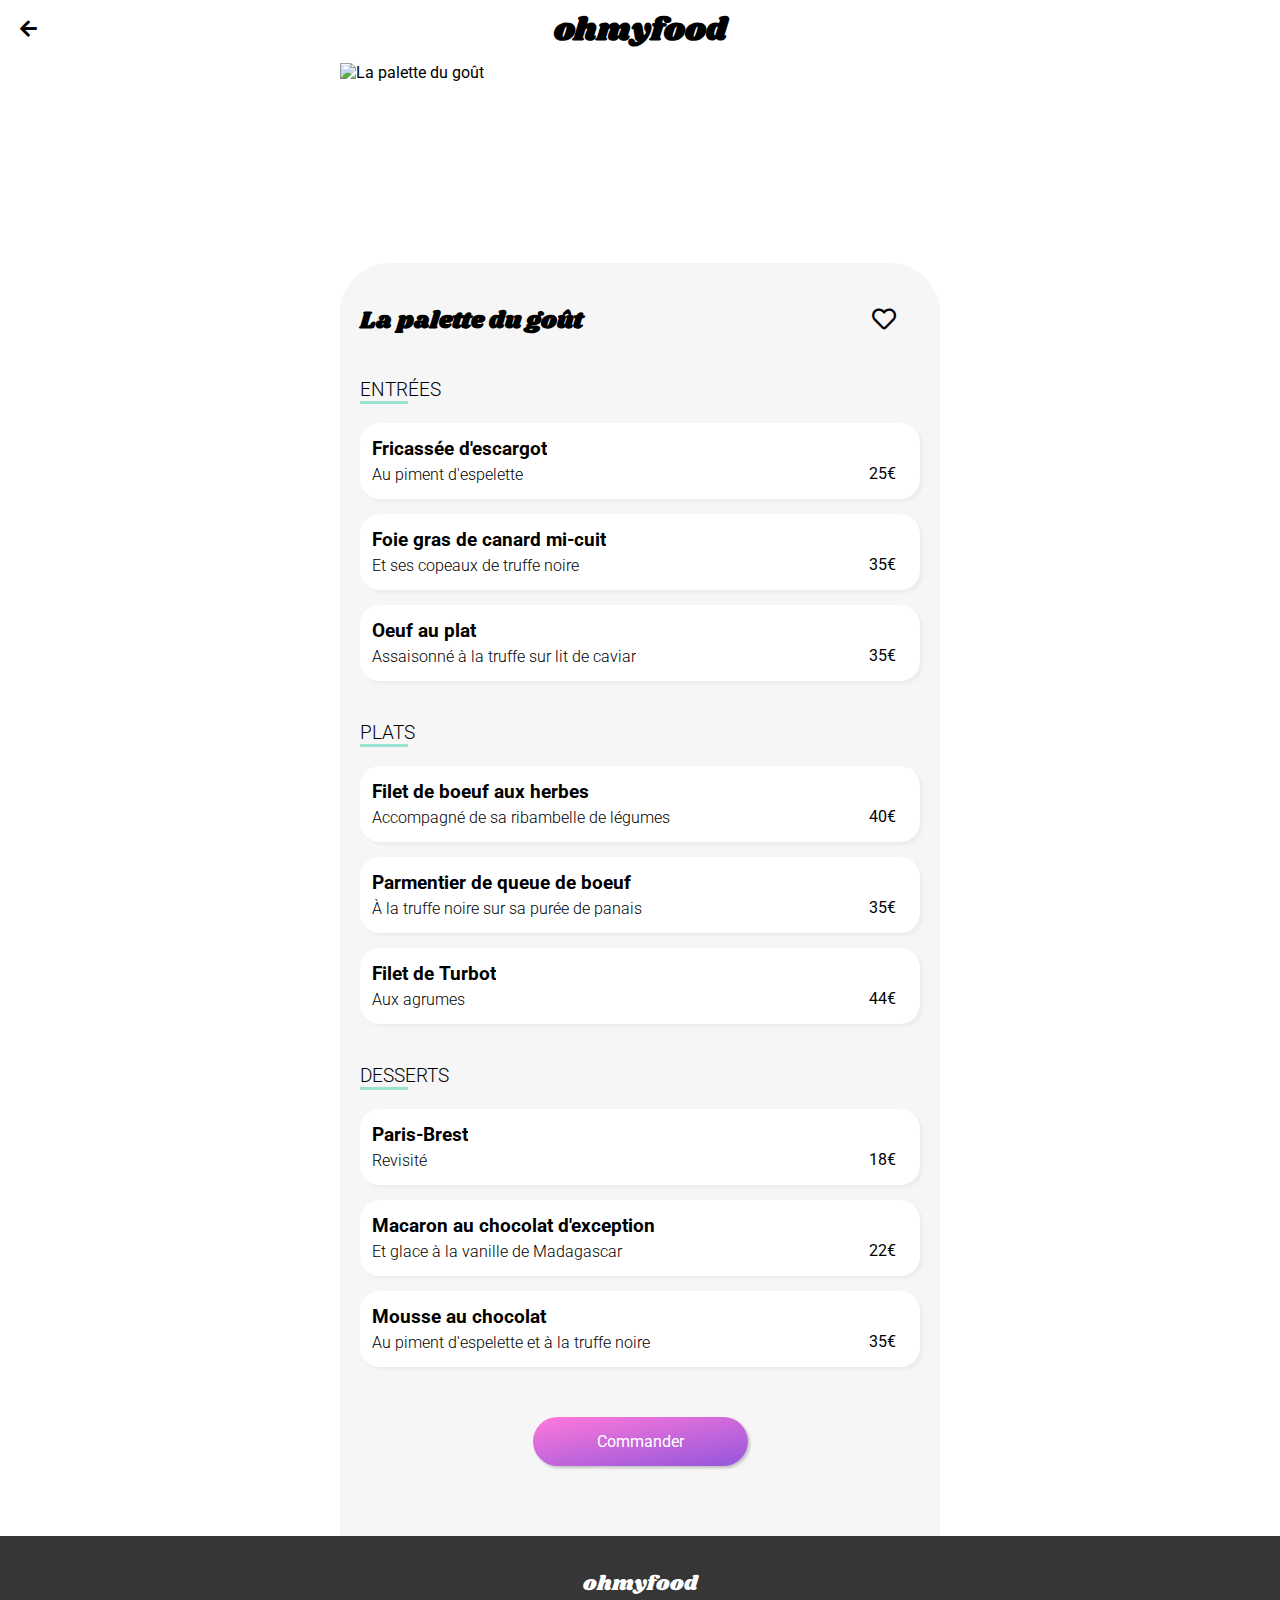
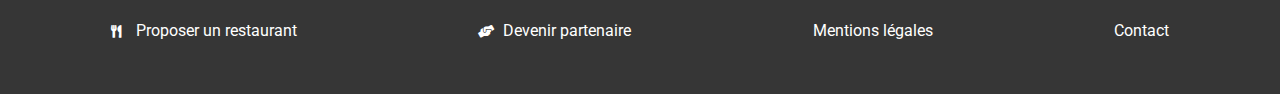
==== public/lapalettedugout.html @ e404284b "rolling check intégrés" ====
<!DOCTYPE html>
<html lang="fr">
    <head>
        <meta charset="utf-8" />
        <meta name="viewport" content="width=device-width, initial-scale=1">
      
        <link rel="stylesheet" href="./css/style.css"/> 
        
        <title>La palette du goût</title> 
    </head>

    <body>
        <header class="header">
            <a href="index.html">
                <i class="fas fa-arrow-left header__icon header_icon--flyover"></i>
            </a>
            <h1 class="header__title">ohmyfood</h1>
        </header>

        <main class="page">
            
            <div class="page__image">
                <img src="images/restaurants/jay-wennington-N_Y88TWmGwA-unsplash.jpg" alt="La palette du goût"/>
            </div>
            
            <div class="page__restaurant">
                <section class="name">
                    <h2 class="name__title">La palette du goût</h2>
                    <div class="name__heart">
                        <a href="#">
                            <i class="far fa-heart menu__icon menu__icon--flyover "></i>
                            <i class="fas fa-heart menu__icon-solid menu__icon-solid--flyover"></i>
                            <i class="far fa-heart menu__icon-contour menu__icon-contour--flyover"></i>
                        </a>
                    </div>
                </section>

                <section class="elements">
                    <div class="type"> 
                        <p class="type__title">ENTRÉES</p>  
                        
                        <div class="choice">
                            <div class="choice__load choice__load--1">
                                <div class="choice__container">
                                    <div class="choice__text">
                                        <h3 class="choice__title">Fricassée d'escargot</h3>
                                        <p class="choice__precision">Au piment d'espelette</p>
                                    </div>
                                    <div class="choice__price-check">
                                        <div class="choice__price">25€</div>
                                        <span class="choice__check choice__check--rollover">
                                            <i class="far fa-check-circle choice__icon choice__icon--rollover"></i>
                                        </span>
                                    </div>
                                </div>
                            </div>
                        </div>

                        <div class="choice">
                            <div class="choice__load choice__load--2">
                                <div class="choice__container">
                                    <div class="choice__text">
                                        <h3 class="choice__title">Foie gras de canard mi-cuit</h3>
                                        <p class="choice__precision">Et ses copeaux de truffe noire</p>
                                    </div>
                                    <div class="choice__price-check">
                                        <div class="choice__price">35€</div>
                                        <span class="choice__check choice__check--rollover">
                                            <i class="far fa-check-circle choice__icon choice__icon--rollover"></i>
                                        </span>
                                    </div>
                                </div>
                            </div>
                        </div>                       
                        
                        <div class="choice">
                            <div class="choice__load choice__load--3">
                                <div class="choice__container">
                                    <div class="choice__text">
                                        <h3 class="choice__title">Oeuf au plat</h3>
                                        <p class="choice__precision">Assaisonné à la truffe sur lit de caviar</p>
                                    </div>
                                    <div class="choice__price-check">
                                        <div class="choice__price">35€</div>
                                        <span class="choice__check choice__check--rollover">
                                            <i class="far fa-check-circle choice__icon choice__icon--rollover"></i>
                                        </span>
                                    </div>
                                </div>
                            </div>
                        </div> 
                    </div>



                </section>

                <section class="elements">
                    <div class="type"> 
                        <p class="type__title">PLATS</p>  
                        
                        <div class="choice">
                            <div class="choice__load choice__load--1">
                                <div class="choice__container">
                                    <div class="choice__text">
                                        <h3 class="choice__title">Filet de boeuf aux herbes</h3>
                                        <p class="choice__precision">Accompagné de sa ribambelle de légumes</p>
                                    </div>
                                    <div class="choice__price-check">
                                        <div class="choice__price">40€</div>
                                        <span class="choice__check choice__check--rollover">
                                            <i class="far fa-check-circle choice__icon choice__icon--rollover"></i>
                                        </span>
                                    </div>
                                </div>
                            </div>
                        </div>

                        <div class="choice">
                            <div class="choice__load choice__load--2">
                                <div class="choice__container">
                                    <div class="choice__text">
                                        <h3 class="choice__title">Parmentier de queue de boeuf</h3>
                                        <p class="choice__precision">À la truffe noire sur sa purée de panais</p>
                                    </div>
                                    <div class="choice__price-check">
                                        <div class="choice__price">35€</div>
                                        <span class="choice__check choice__check--rollover">
                                            <i class="far fa-check-circle choice__icon choice__icon--rollover"></i>
                                        </span>
                                    </div>
                                </div>
                            </div>
                        </div>                       
                        
                        <div class="choice">
                            <div class="choice__load choice__load--3">
                                <div class="choice__container">
                                    <div class="choice__text">
                                        <h3 class="choice__title">Filet de Turbot</h3>
                                        <p class="choice__precision">Aux agrumes</p>
                                    </div>
                                    <div class="choice__price-check">
                                        <div class="choice__price">44€</div>
                                        <span class="choice__check choice__check--rollover">
                                            <i class="far fa-check-circle choice__icon choice__icon--rollover"></i>
                                        </span>
                                    </div>
                                </div>
                            </div>
                        </div> 
                    </div>



                </section>

                <section class="elements">
                    <div class="type"> 
                        <p class="type__title">DESSERTS</p>  
                        
                        <div class="choice">
                            <div class="choice__load choice__load--1">
                                <div class="choice__container">
                                    <div class="choice__text">
                                        <h3 class="choice__title">Paris-Brest</h3>
                                        <p class="choice__precision">Revisité</p>
                                    </div>
                                    <div class="choice__price-check">
                                        <div class="choice__price">18€</div>
                                        <span class="choice__check choice__check--rollover">
                                            <i class="far fa-check-circle choice__icon choice__icon--rollover"></i>
                                        </span>
                                    </div>
                                </div>
                            </div>
                        </div>

                        <div class="choice">
                            <div class="choice__load choice__load--2">
                                <div class="choice__container">
                                    <div class="choice__text">
                                        <h3 class="choice__title">Macaron au chocolat d'exception</h3>
                                        <p class="choice__precision">Et glace à la vanille de Madagascar</p>
                                    </div>
                                    <div class="choice__price-check">
                                        <div class="choice__price">22€</div>
                                        <span class="choice__check choice__check--rollover">
                                            <i class="far fa-check-circle choice__icon choice__icon--rollover"></i>
                                        </span>
                                    </div>
                                </div>
                            </div>
                        </div>                       
                        
                        <div class="choice">
                            <div class="choice__load choice__load--3">
                                <div class="choice__container">
                                    <div class="choice__text">
                                        <h3 class="choice__title">Mousse au chocolat</h3>
                                        <p class="choice__precision">Au piment d'espelette et à la truffe noire</p>
                                    </div>
                                    <div class="choice__price-check">
                                        <div class="choice__price">35€</div>
                                        <span class="choice__check choice__check--rollover">
                                            <i class="far fa-check-circle choice__icon choice__icon--rollover"></i>
                                        </span>
                                    </div>
                                </div>
                            </div>
                        </div> 
                    </div>



                </section>

                <div class="page__button">
                    <a href="#">
                        <div class="page__gradient">Commander</div>                    
                    </a>
                </div>
            </div>


            
        </main>

        <footer class="footer">
            <h2 class="footer__title">ohmyfood</h2>
            <ul class="footer__list">
                <li class="footer__item"> <a href="#" class="footer__link"><i class="fas fa-utensils footer__icon"></i>Proposer un restaurant</a> </li>
                <li class="footer__item"> <a href="#" class="footer__link"><i class="fas fa-hands-helping footer__icon"></i>Devenir partenaire</a> </li>
                <li class="footer__item"> <a href="#" class="footer__link">Mentions légales</a> </li>
                <li class="footer__item"> <a href="#" class="footer__link">Contact</a> </li>
            </ul>                          
        </footer>
        
    </body>
</html>



<!-- <div class="choice__text">
    <h3 class="choice__title">Tartare de poulpe acidulé</h3>
    <p class="choice__precision">Aux zests d'orange</p>
</div>
<div class="choice__prix-1">25€</div> -->
---- public/css/style.css ----
@import "./vendors/normalize.css";
@import url("https://fonts.googleapis.com/css2?family=Shrikhand&display=swap");
@import url("https://fonts.googleapis.com/css2?family=Roboto:wght@500&display=swap");
@import url("https://fonts.googleapis.com/css2?family=Roboto:wght@300&display=swap");
@import url("https://cdnjs.cloudflare.com/ajax/libs/font-awesome/5.15.4/css/all.min.css");
body {
  max-width: 1920px;
  margin: 0px auto;
}

main {
  margin: 0px auto;
}
@media (max-width: 599px) {
  main {
    max-width: 100%;
  }
}

a {
  color: black;
  text-decoration: none;
}

* {
  font-family: Roboto, Arial, Helvetica, sans-serif;
}

.header {
  position: relative;
  margin: -22px 0px;
}
.header__icon {
  font-size: 120%;
  position: absolute;
  left: 20px;
  top: 20px;
}
.header__title {
  line-height: 200%;
  font-family: Shrikhand, Arial, Helvetica, sans-serif;
  text-align: center;
}

.footer {
  padding: 15px 20px 30px;
  background-color: #363636;
  color: white;
}
.footer__title {
  text-align: center;
  font-family: Shrikhand, Arial, Helvetica, sans-serif;
  font-size: 130%;
  font-weight: lighter;
  margin-bottom: 22px;
}
@media (max-width: 599px) {
  .footer__title {
    text-align: start;
  }
}
.footer__list {
  display: -webkit-box;
  display: -ms-flexbox;
  display: flex;
  -webkit-box-orient: horizontal;
  -webkit-box-direction: normal;
      -ms-flex-direction: row;
          flex-direction: row;
  -ms-flex-pack: distribute;
      justify-content: space-around;
  list-style-type: none;
  padding-left: 0px;
}
@media (max-width: 599px) {
  .footer__list {
    -webkit-box-orient: vertical;
    -webkit-box-direction: normal;
        -ms-flex-direction: column;
            flex-direction: column;
  }
}
.footer__item {
  margin-bottom: 8px;
}
.footer__link {
  color: white;
}
.footer__icon {
  font-size: 80%;
  width: 25px;
}

.banner__place {
  display: -webkit-box;
  display: -ms-flexbox;
  display: flex;
  -webkit-box-orient: horizontal;
  -webkit-box-direction: normal;
      -ms-flex-direction: row;
          flex-direction: row;
  -webkit-box-pack: center;
      -ms-flex-pack: center;
          justify-content: center;
  padding: 18px 0px;
  background-color: #ebebeb;
  -webkit-box-shadow: inset 0px 3px 3px #c2c2c2;
          box-shadow: inset 0px 3px 3px #c2c2c2;
}
.banner__icon {
  margin-right: 10px;
}

.presentation {
  text-align: center;
  display: -webkit-box;
  display: -ms-flexbox;
  display: flex;
  -webkit-box-orient: vertical;
  -webkit-box-direction: normal;
      -ms-flex-direction: column;
          flex-direction: column;
  -webkit-box-pack: center;
      -ms-flex-pack: center;
          justify-content: center;
  -webkit-box-align: center;
      -ms-flex-align: center;
          align-items: center;
  padding: 30px 0px;
  margin-bottom: 0px;
  background-color: whitesmoke;
}
@media screen and (max-width: 599px) {
  .presentation__title {
    padding: 0px 70px;
  }
}
.presentation__paragraph {
  margin: -6px auto -4px;
  font-weight: 300;
}
@media screen and (max-width: 599px) {
  .presentation__paragraph {
    padding: 0px 20px;
  }
}
.presentation__gradient {
  padding: 15px;
  margin: 40px auto;
  width: 185px;
  color: white;
  border-radius: 30px;
  background: linear-gradient(170deg, #FF79DA, #9356DC);
  -webkit-box-shadow: 2px 2px 3px #c2c2c2;
          box-shadow: 2px 2px 3px #c2c2c2;
  -webkit-transform: scale(1);
          transform: scale(1);
  -webkit-transition: -webkit-transform 400ms;
  transition: -webkit-transform 400ms;
  transition: transform 400ms;
  transition: transform 400ms, -webkit-transform 400ms;
}
.presentation__gradient:hover {
  -webkit-transform: scale(1.1);
          transform: scale(1.1);
  background: linear-gradient(170deg, #ff8de0, #9e67e0);
  -webkit-box-shadow: -1px -1px 6px #c2c2c2, 2px 2px 6px #c2c2c2;
          box-shadow: -1px -1px 6px #c2c2c2, 2px 2px 6px #c2c2c2;
}

.functioning {
  margin: 0px auto 70px;
  padding: 0px 20px;
}
.functioning__title {
  text-align: center;
  margin-bottom: 40px;
}
@media screen and (max-width: 599px) {
  .functioning__title {
    text-align: start;
  }
}
.functioning__button {
  display: -webkit-box;
  display: -ms-flexbox;
  display: flex;
  -webkit-box-align: center;
      -ms-flex-align: center;
          align-items: center;
  width: 305px;
  margin: 0px auto 30px;
  padding: 20px 0px;
  border-radius: 20px;
  background-color: whitesmoke;
  -webkit-box-shadow: -1px -1px 15px #ededed, 2px 2px 3px #ededed;
          box-shadow: -1px -1px 15px #ededed, 2px 2px 3px #ededed;
  -webkit-transform: scale(1);
          transform: scale(1);
  -webkit-transition: -webkit-transform 400ms;
  transition: -webkit-transform 400ms;
  transition: transform 400ms;
  transition: transform 400ms, -webkit-transform 400ms;
}
.functioning__button:hover {
  background-color: #f4ebff;
  -webkit-transform: scale(1.05);
          transform: scale(1.05);
}
.functioning__button:hover .functioning__icon--color {
  color: #9356DC;
}
.functioning__round {
  position: relative;
  left: -15px;
  font-size: 90%;
  width: 25px;
  height: 25px;
  border-radius: 100%;
  text-align: center;
  line-height: 25px;
  color: white;
  background-color: #9356DC;
  margin-right: 15px;
}
.functioning__icon {
  margin-right: 30px;
  color: #7d7d7d;
}

.list-menus {
  background-color: whitesmoke;
  padding: 30px 20px 40px;
}
.list-menus__title {
  text-align: center;
}
@media screen and (max-width: 599px) {
  .list-menus__title {
    text-align: start;
  }
}
.list-menus__card {
  display: -webkit-box;
  display: -ms-flexbox;
  display: flex;
  -webkit-box-orient: horizontal;
  -webkit-box-direction: normal;
      -ms-flex-direction: row;
          flex-direction: row;
  -ms-flex-wrap: wrap;
      flex-wrap: wrap;
  -webkit-box-pack: justify;
      -ms-flex-pack: justify;
          justify-content: space-between;
}

.menu {
  -webkit-box-flex: 23%;
      -ms-flex: 23%;
          flex: 23%;
  max-width: 23%;
  position: relative;
  margin-bottom: 20px;
  border-radius: 20px;
  -webkit-box-shadow: 3px 3px 3px #ededed;
          box-shadow: 3px 3px 3px #ededed;
  overflow: hidden;
}
@media screen and (max-width: 1200px) {
  .menu {
    text-align: start;
    -webkit-box-orient: horizontal;
    -webkit-box-direction: normal;
        -ms-flex-direction: row;
            flex-direction: row;
    -webkit-box-flex: 48%;
        -ms-flex: 48%;
            flex: 48%;
    max-width: 48%;
  }
}
@media screen and (max-width: 599px) {
  .menu {
    min-width: 100%;
  }
}
.menu__image {
  position: relative;
  height: 170px;
  overflow: hidden;
}
.menu__image img {
  position: absolute;
  bottom: 0px;
  max-width: 100%;
}
.menu:nth-child(2) img {
  bottom: -98px;
}
.menu__new {
  z-index: 2;
  position: absolute;
  top: 15px;
  right: 15px;
  text-align: center;
  padding: 6px 12px;
  border-radius: 3px;
  background-color: #99E2D0;
  color: #008564;
}
.menu__text {
  padding: 16px 0px 16px 10px;
  background-color: white;
}
.menu__title {
  margin: 0px auto;
}
.menu__paragraph {
  font-weight: lighter;
  margin: 2px auto 0px;
}
.menu__heart {
  position: absolute;
  right: 25px;
  bottom: 30px;
}
.menu__heart:hover .menu__icon-solid--flyover {
  -webkit-transform: scale(1);
          transform: scale(1);
}
.menu__heart:hover .menu__icon-contour--flyover {
  -webkit-transform: scale(1.02);
          transform: scale(1.02);
}
.menu__icon {
  font-size: 1.5rem;
}
.menu__icon-solid {
  position: absolute;
  left: 0px;
  bottom: 1px;
  font-size: 1.5rem;
  -webkit-background-clip: text;
          background-clip: text;
  color: transparent;
  background-image: linear-gradient(30deg, #FF79DA, #9356DC);
  -webkit-transform: scale(0);
          transform: scale(0);
  -webkit-transform-origin: bottom;
          transform-origin: bottom;
  -webkit-transition: -webkit-transform ease-in-out 1000ms;
  transition: -webkit-transform ease-in-out 1000ms;
  transition: transform ease-in-out 1000ms;
  transition: transform ease-in-out 1000ms, -webkit-transform ease-in-out 1000ms;
}
.menu__icon-contour {
  position: absolute;
  left: 0px;
  bottom: 1px;
  font-size: 1.5rem;
  -webkit-background-clip: text;
          background-clip: text;
  color: transparent;
  background-image: linear-gradient(30deg, #FF79DA, #9356DC);
  -webkit-transform: scale(0);
          transform: scale(0);
  -webkit-transform-origin: bottom;
          transform-origin: bottom;
  -webkit-transition: -webkit-transform ease-in-out 1000ms;
  transition: -webkit-transform ease-in-out 1000ms;
  transition: transform ease-in-out 1000ms;
  transition: transform ease-in-out 1000ms, -webkit-transform ease-in-out 1000ms;
}
.menu:nth-child(n+3):nth-child(-n+4) .menu__new {
  display: none;
}

.page {
  display: -webkit-box;
  display: -ms-flexbox;
  display: flex;
  -webkit-box-orient: vertical;
  -webkit-box-direction: normal;
      -ms-flex-direction: column;
          flex-direction: column;
  max-width: 600px;
}
.page__image {
  height: 200px;
}
.page__image img {
  max-width: 100%;
}
.page__restaurant {
  display: -webkit-box;
  display: -ms-flexbox;
  display: flex;
  -webkit-box-orient: vertical;
  -webkit-box-direction: normal;
      -ms-flex-direction: column;
          flex-direction: column;
  background-color: #f6f6f6;
  border-radius: 50px 50px 0px 0px;
}
.page__button {
  text-align: center;
  margin: 30px auto 70px;
}
.page__gradient {
  padding: 15px;
  width: 185px;
  color: white;
  border-radius: 30px;
  background: linear-gradient(170deg, #FF79DA, #9356DC);
  -webkit-box-shadow: 2px 2px 3px #c2c2c2;
          box-shadow: 2px 2px 3px #c2c2c2;
  -webkit-transform: scale(1);
          transform: scale(1);
  -webkit-transition: -webkit-transform 400ms;
  transition: -webkit-transform 400ms;
  transition: transform 400ms;
  transition: transform 400ms, -webkit-transform 400ms;
}
.page__gradient:hover {
  -webkit-transform: scale(1.1);
          transform: scale(1.1);
  background: linear-gradient(170deg, #ff8de0, #9e67e0);
  -webkit-box-shadow: -1px -1px 6px #c2c2c2, 2px 2px 6px #c2c2c2;
          box-shadow: -1px -1px 6px #c2c2c2, 2px 2px 6px #c2c2c2;
}

.name {
  display: -webkit-box;
  display: -ms-flexbox;
  display: flex;
  -webkit-box-pack: justify;
      -ms-flex-pack: justify;
          justify-content: space-between;
  position: relative;
  margin: 20px 20px 0px 20px;
}
.name__title {
  font-family: Shrikhand, Arial, Helvetica, sans-serif;
}
.name__heart {
  position: absolute;
  right: 24px;
  top: 24px;
}
.name__heart:hover .menu__icon-solid--flyover {
  -webkit-transform: scale(1);
          transform: scale(1);
}
.name__heart:hover .menu__icon-contour--flyover {
  -webkit-transform: scale(1.02);
          transform: scale(1.02);
}

.type {
  margin: 20px 20px 20px 20px;
}
.type__title {
  font-size: 120%;
  font-weight: 300;
  border-bottom: #99E2D0 solid 3px;
  width: 48px;
}

@-webkit-keyframes animation-choice {
  0% {
    -webkit-transform: translateY(20px);
            transform: translateY(20px);
    opacity: 0;
  }
  80% {
    -webkit-transform: translateY(0px);
            transform: translateY(0px);
  }
  100% {
    opacity: 1;
  }
}

@keyframes animation-choice {
  0% {
    -webkit-transform: translateY(20px);
            transform: translateY(20px);
    opacity: 0;
  }
  80% {
    -webkit-transform: translateY(0px);
            transform: translateY(0px);
  }
  100% {
    opacity: 1;
  }
}
.choice {
  cursor: pointer;
}
.choice__load {
  -webkit-animation: animation-choice ease-in-out 800ms backwards;
          animation: animation-choice ease-in-out 800ms backwards;
}
.choice__load--1 {
  -webkit-animation-delay: 400ms;
          animation-delay: 400ms;
}
.choice__load--2 {
  -webkit-animation-delay: 800ms;
          animation-delay: 800ms;
}
.choice__load--3 {
  -webkit-animation-delay: 1200ms;
          animation-delay: 1200ms;
}
.choice__load--4 {
  -webkit-animation-delay: 1600ms;
          animation-delay: 1600ms;
}
.choice__container {
  display: -webkit-box;
  display: -ms-flexbox;
  display: flex;
  -webkit-box-pack: justify;
      -ms-flex-pack: justify;
          justify-content: space-between;
  margin-bottom: 15px;
  border-radius: 20px;
  overflow: hidden;
  -webkit-box-shadow: 3px 3px 3px #ededed;
          box-shadow: 3px 3px 3px #ededed;
  background-color: white;
}
.choice__container:hover .choice__check--rollover {
  margin-right: 0rem;
}
.choice__container:hover .choice__icon--rollover {
  -webkit-transform: rotate(2turn);
          transform: rotate(2turn);
}
.choice__text {
  display: -webkit-box;
  display: -ms-flexbox;
  display: flex;
  -webkit-box-orient: vertical;
  -webkit-box-direction: normal;
      -ms-flex-direction: column;
          flex-direction: column;
  padding: 15px 0px 15px 12px;
  overflow: hidden;
}
.choice__title {
  margin: 0px;
  padding: 0px;
  white-space: nowrap;
  text-overflow: ellipsis;
  overflow: hidden;
}
.choice__precision {
  margin: 5px 0px 0px;
  padding: 0px;
  font-weight: 300;
  white-space: nowrap;
  text-overflow: ellipsis;
  overflow: hidden;
}
.choice__price-check {
  display: -webkit-box;
  display: -ms-flexbox;
  display: flex;
}
.choice__price {
  padding: 0px 20px;
  display: -webkit-box;
  display: -ms-flexbox;
  display: flex;
  -webkit-box-align: end;
      -ms-flex-align: end;
          align-items: flex-end;
  padding: 1rem 1.5rem;
}
.choice__check {
  -webkit-box-sizing: border-box;
          box-sizing: border-box;
  display: -webkit-box;
  display: -ms-flexbox;
  display: flex;
  -webkit-box-pack: center;
      -ms-flex-pack: center;
          justify-content: center;
  -webkit-box-align: center;
      -ms-flex-align: center;
          align-items: center;
  width: 4.5rem;
  margin-right: -4.5rem;
  background-color: #99E2D0;
  -webkit-transition: margin-right 400ms ease-in-out;
  transition: margin-right 400ms ease-in-out;
}
.choice__icon {
  color: white;
  font-size: 1.5rem;
  -webkit-transform: rotate(0deg);
          transform: rotate(0deg);
  -webkit-transition: -webkit-transform 400ms ease-in-out;
  transition: -webkit-transform 400ms ease-in-out;
  transition: transform 400ms ease-in-out;
  transition: transform 400ms ease-in-out, -webkit-transform 400ms ease-in-out;
}
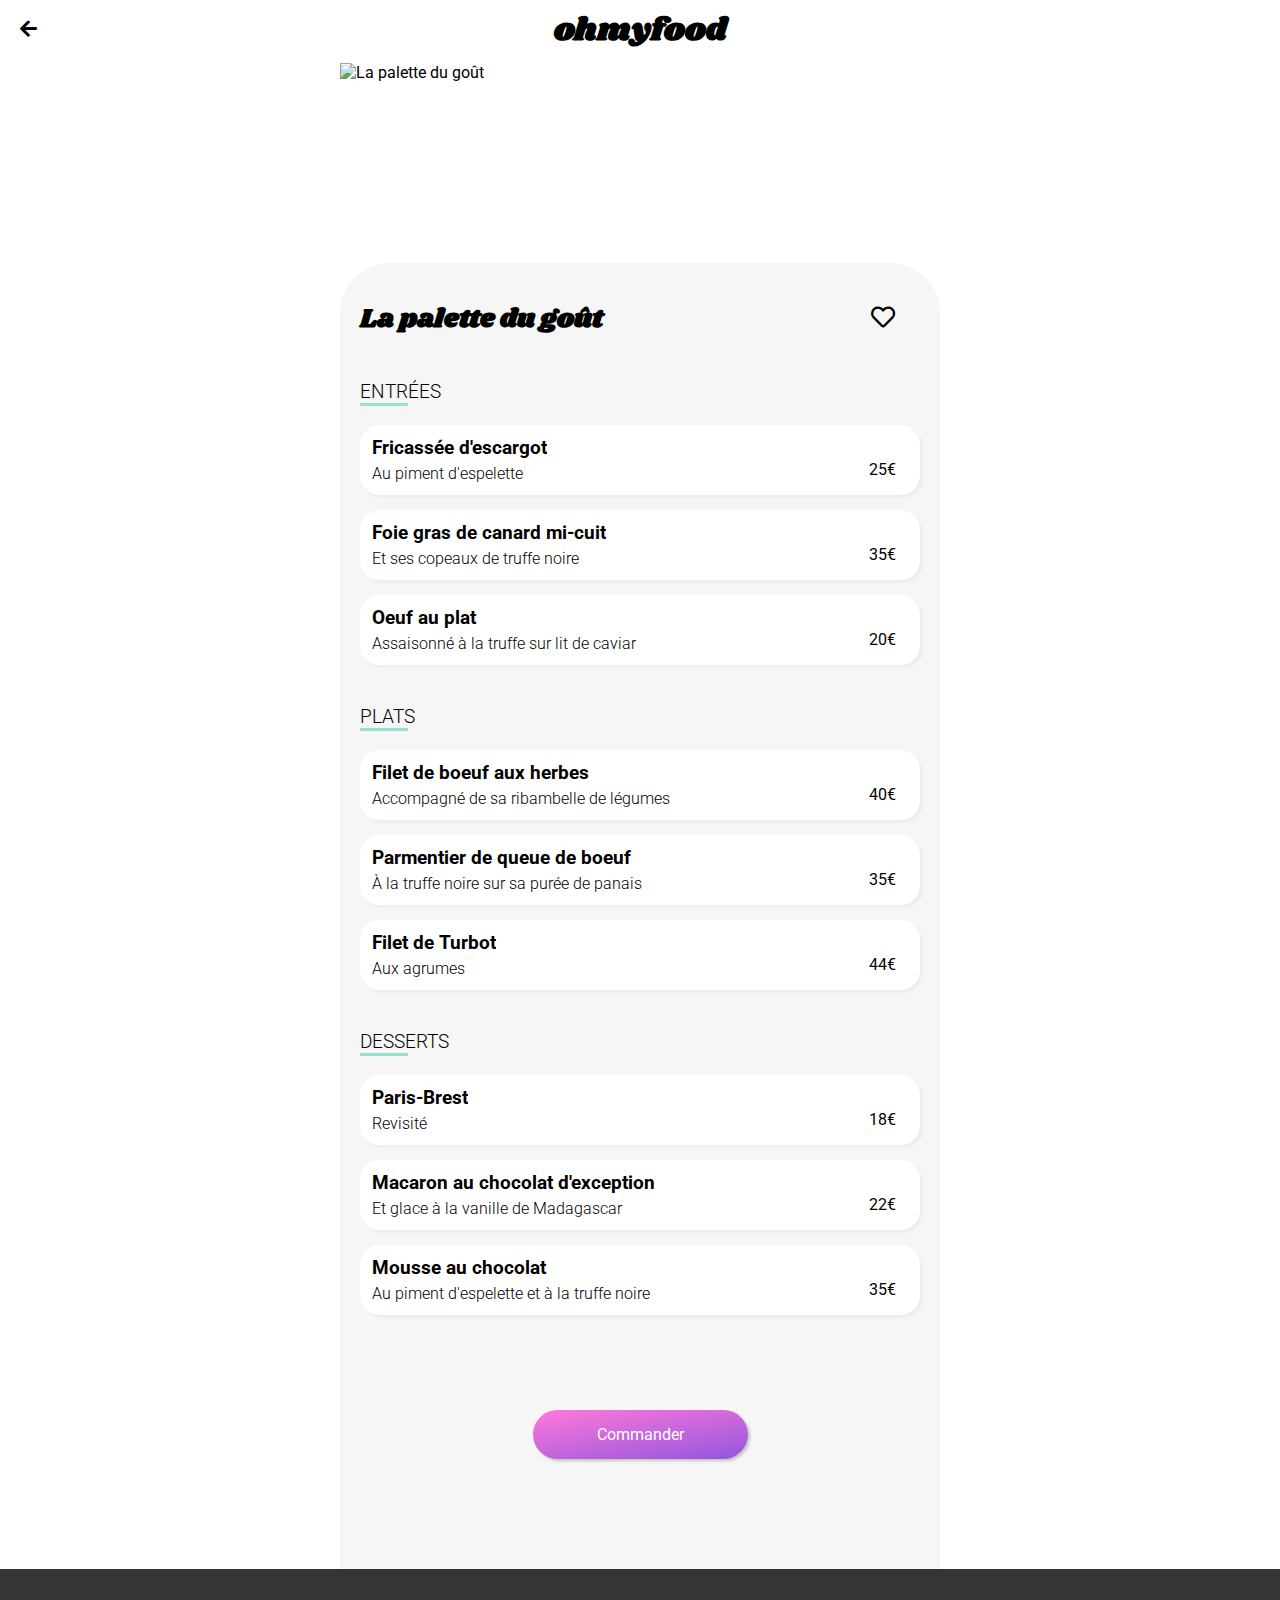
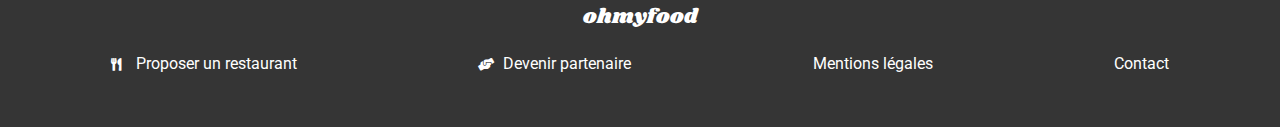
==== commit 61faed9f: "partiel components" ====
--- a/public/lapalettedugout.html
+++ b/public/lapalettedugout.html
@@ -26,11 +26,10 @@
             <div class="page__restaurant">
                 <section class="name">
                     <h2 class="name__title">La palette du goût</h2>
-                    <div class="name__heart">
+                    <div class="menu__heart">
                         <a href="#">
-                            <i class="far fa-heart menu__icon menu__icon--flyover "></i>
                             <i class="fas fa-heart menu__icon-solid menu__icon-solid--flyover"></i>
-                            <i class="far fa-heart menu__icon-contour menu__icon-contour--flyover"></i>
+                            <i class="far fa-heart menu__icon"></i>
                         </a>
                     </div>
                 </section>
@@ -49,7 +48,7 @@
                                     <div class="choice__price-check">
                                         <div class="choice__price">25€</div>
                                         <span class="choice__check choice__check--rollover">
-                                            <i class="far fa-check-circle choice__icon choice__icon--rollover"></i>
+                                            <i class="fas fa-check-circle choice__icon choice__icon--rollover"></i>
                                         </span>
                                     </div>
                                 </div>
@@ -66,7 +65,7 @@
                                     <div class="choice__price-check">
                                         <div class="choice__price">35€</div>
                                         <span class="choice__check choice__check--rollover">
-                                            <i class="far fa-check-circle choice__icon choice__icon--rollover"></i>
+                                            <i class="fas fa-check-circle choice__icon choice__icon--rollover"></i>
                                         </span>
                                     </div>
                                 </div>
@@ -81,18 +80,15 @@
                                         <p class="choice__precision">Assaisonné à la truffe sur lit de caviar</p>
                                     </div>
                                     <div class="choice__price-check">
-                                        <div class="choice__price">35€</div>
-                                        <span class="choice__check choice__check--rollover">
-                                            <i class="far fa-check-circle choice__icon choice__icon--rollover"></i>
+                                        <div class="choice__price">20€</div>
+                                        <span class="choice__check choice__check--rollover">
+                                            <i class="fas fa-check-circle choice__icon choice__icon--rollover"></i>
                                         </span>
                                     </div>
                                 </div>
                             </div>
                         </div> 
                     </div>
-
-
-
                 </section>
 
                 <section class="elements">
@@ -109,7 +105,7 @@
                                     <div class="choice__price-check">
                                         <div class="choice__price">40€</div>
                                         <span class="choice__check choice__check--rollover">
-                                            <i class="far fa-check-circle choice__icon choice__icon--rollover"></i>
+                                            <i class="fas fa-check-circle choice__icon choice__icon--rollover"></i>
                                         </span>
                                     </div>
                                 </div>
@@ -126,7 +122,7 @@
                                     <div class="choice__price-check">
                                         <div class="choice__price">35€</div>
                                         <span class="choice__check choice__check--rollover">
-                                            <i class="far fa-check-circle choice__icon choice__icon--rollover"></i>
+                                            <i class="fas fa-check-circle choice__icon choice__icon--rollover"></i>
                                         </span>
                                     </div>
                                 </div>
@@ -143,16 +139,13 @@
                                     <div class="choice__price-check">
                                         <div class="choice__price">44€</div>
                                         <span class="choice__check choice__check--rollover">
-                                            <i class="far fa-check-circle choice__icon choice__icon--rollover"></i>
+                                            <i class="fas fa-check-circle choice__icon choice__icon--rollover"></i>
                                         </span>
                                     </div>
                                 </div>
                             </div>
                         </div> 
                     </div>
-
-
-
                 </section>
 
                 <section class="elements">
@@ -169,7 +162,7 @@
                                     <div class="choice__price-check">
                                         <div class="choice__price">18€</div>
                                         <span class="choice__check choice__check--rollover">
-                                            <i class="far fa-check-circle choice__icon choice__icon--rollover"></i>
+                                            <i class="fas fa-check-circle choice__icon choice__icon--rollover"></i>
                                         </span>
                                     </div>
                                 </div>
@@ -186,7 +179,7 @@
                                     <div class="choice__price-check">
                                         <div class="choice__price">22€</div>
                                         <span class="choice__check choice__check--rollover">
-                                            <i class="far fa-check-circle choice__icon choice__icon--rollover"></i>
+                                            <i class="fas fa-check-circle choice__icon choice__icon--rollover"></i>
                                         </span>
                                     </div>
                                 </div>
@@ -203,26 +196,21 @@
                                     <div class="choice__price-check">
                                         <div class="choice__price">35€</div>
                                         <span class="choice__check choice__check--rollover">
-                                            <i class="far fa-check-circle choice__icon choice__icon--rollover"></i>
+                                            <i class="fas fa-check-circle choice__icon choice__icon--rollover"></i>
                                         </span>
                                     </div>
                                 </div>
                             </div>
                         </div> 
                     </div>
-
-
-
                 </section>
 
                 <div class="page__button">
                     <a href="#">
-                        <div class="page__gradient">Commander</div>                    
+                        <div class="presentation__gradient">Commander</div>                    
                     </a>
                 </div>
             </div>
-
-
             
         </main>
 
@@ -232,7 +220,7 @@
                 <li class="footer__item"> <a href="#" class="footer__link"><i class="fas fa-utensils footer__icon"></i>Proposer un restaurant</a> </li>
                 <li class="footer__item"> <a href="#" class="footer__link"><i class="fas fa-hands-helping footer__icon"></i>Devenir partenaire</a> </li>
                 <li class="footer__item"> <a href="#" class="footer__link">Mentions légales</a> </li>
-                <li class="footer__item"> <a href="#" class="footer__link">Contact</a> </li>
+                <li class="footer__item"> <a href="mailto:contact@ohmyfood.com" class="footer__link">Contact</a> </li>
             </ul>                          
         </footer>
         
@@ -241,8 +229,3 @@
 
 
 
-<!-- <div class="choice__text">
-    <h3 class="choice__title">Tartare de poulpe acidulé</h3>
-    <p class="choice__precision">Aux zests d'orange</p>
-</div>
-<div class="choice__prix-1">25€</div> -->--- a/public/css/style.css
+++ b/public/css/style.css
@@ -44,7 +44,7 @@
 
 .footer {
   padding: 15px 20px 30px;
-  background-color: #363636;
+  background-color: #353535;
   color: white;
 }
 .footer__title {
@@ -91,6 +91,261 @@
   width: 25px;
 }
 
+.loader {
+  display: -webkit-box;
+  display: -ms-flexbox;
+  display: flex;
+  -webkit-box-pack: center;
+      -ms-flex-pack: center;
+          justify-content: center;
+  position: relative;
+  z-index: 1;
+  -webkit-animation: loader ease-in-out 2500ms 250ms forwards;
+          animation: loader ease-in-out 2500ms 250ms forwards;
+}
+.loader__background {
+  width: 100%;
+  height: 100%;
+  background-color: white;
+  display: -webkit-box;
+  display: -ms-flexbox;
+  display: flex;
+  -webkit-box-pack: center;
+      -ms-flex-pack: center;
+          justify-content: center;
+  position: fixed;
+  -webkit-box-align: center;
+      -ms-flex-align: center;
+          align-items: center;
+  -webkit-animation: back ease-in-out 2500ms 250ms forwards;
+          animation: back ease-in-out 2500ms 250ms forwards;
+}
+.loader__disk {
+  display: -webkit-box;
+  display: -ms-flexbox;
+  display: flex;
+  -webkit-box-pack: center;
+      -ms-flex-pack: center;
+          justify-content: center;
+  -webkit-box-align: center;
+      -ms-flex-align: center;
+          align-items: center;
+  top: 17%;
+  width: 270px;
+  height: 270px;
+  position: fixed;
+  border: #99E2D0 solid 12px;
+  border-radius: 50%;
+  background-image: linear-gradient(30deg, #FF79DA, #9356DC);
+  -webkit-animation: disk ease-in-out 2500ms 250ms both;
+          animation: disk ease-in-out 2500ms 250ms both;
+}
+.loader__disk__title {
+  font-family: Shrikhand, Arial, Helvetica, sans-serif;
+  font-size: 2rem;
+  text-align: center;
+  vertical-align: baseline;
+  color: white;
+  text-shadow: 2px 2px 2px #353535;
+}
+
+@-webkit-keyframes loader {
+  0% {
+    z-index: 1;
+  }
+  99% {
+    z-index: 1;
+  }
+  100% {
+    z-index: -1;
+  }
+}
+
+@keyframes loader {
+  0% {
+    z-index: 1;
+  }
+  99% {
+    z-index: 1;
+  }
+  100% {
+    z-index: -1;
+  }
+}
+@-webkit-keyframes back {
+  0% {
+    opacity: 1;
+  }
+  50% {
+    opacity: 1;
+  }
+  75% {
+    opacity: 1;
+  }
+  99% {
+    opacity: 0;
+  }
+  100% {
+    opacity: 0;
+  }
+}
+@keyframes back {
+  0% {
+    opacity: 1;
+  }
+  50% {
+    opacity: 1;
+  }
+  75% {
+    opacity: 1;
+  }
+  99% {
+    opacity: 0;
+  }
+  100% {
+    opacity: 0;
+  }
+}
+@-webkit-keyframes disk {
+  0% {
+    opacity: 1;
+    -webkit-transform: scale(0) rotate(0deg);
+            transform: scale(0) rotate(0deg);
+  }
+  60% {
+    opacity: 1;
+    -webkit-transform: scale(1) rotate(360deg);
+            transform: scale(1) rotate(360deg);
+  }
+  87% {
+    opacity: 0;
+    -webkit-transform: scale(1) rotate(360deg);
+            transform: scale(1) rotate(360deg);
+  }
+  100% {
+    opacity: 0;
+    -webkit-transform: rotate(360deg);
+            transform: rotate(360deg);
+  }
+}
+@keyframes disk {
+  0% {
+    opacity: 1;
+    -webkit-transform: scale(0) rotate(0deg);
+            transform: scale(0) rotate(0deg);
+  }
+  60% {
+    opacity: 1;
+    -webkit-transform: scale(1) rotate(360deg);
+            transform: scale(1) rotate(360deg);
+  }
+  87% {
+    opacity: 0;
+    -webkit-transform: scale(1) rotate(360deg);
+            transform: scale(1) rotate(360deg);
+  }
+  100% {
+    opacity: 0;
+    -webkit-transform: rotate(360deg);
+            transform: rotate(360deg);
+  }
+}
+.presentation__gradient {
+  padding: 15px;
+  width: 185px;
+  color: white;
+  border-radius: 30px;
+  background: linear-gradient(170deg, #FF79DA, #9356DC);
+  -webkit-box-shadow: 2px 2px 3px #c2c2c2;
+          box-shadow: 2px 2px 3px #c2c2c2;
+  -webkit-transform: scale(1);
+          transform: scale(1);
+  -webkit-transition: all 400ms;
+  transition: all 400ms;
+}
+.presentation__gradient:hover {
+  -webkit-transform: scale(1.01);
+          transform: scale(1.01);
+  background: linear-gradient(170deg, #ff8de0, #9e67e0);
+  -webkit-box-shadow: -1px -1px 6px #808080, 2px 2px 3px #808080;
+          box-shadow: -1px -1px 6px #808080, 2px 2px 3px #808080;
+}
+
+.functioning__button {
+  display: -webkit-box;
+  display: -ms-flexbox;
+  display: flex;
+  -webkit-box-align: center;
+      -ms-flex-align: center;
+          align-items: center;
+  width: 305px;
+  margin: 0px auto 30px;
+  padding: 20px 0px;
+  border-radius: 20px;
+  background-color: #f6f6f6;
+  -webkit-box-shadow: -1px -1px 15px #eaeaea, 2px 2px 3px #eaeaea;
+          box-shadow: -1px -1px 15px #eaeaea, 2px 2px 3px #eaeaea;
+  -webkit-transform: scale(1);
+          transform: scale(1);
+  -webkit-transition: -webkit-transform 400ms;
+  transition: -webkit-transform 400ms;
+  transition: transform 400ms;
+  transition: transform 400ms, -webkit-transform 400ms;
+}
+.functioning__button:hover {
+  background-color: #f4ebff;
+  -webkit-transform: scale(1.05);
+          transform: scale(1.05);
+}
+.functioning__button:hover .functioning__icon--color {
+  color: #9356DC;
+}
+.functioning__round {
+  position: relative;
+  left: -15px;
+  font-size: 90%;
+  width: 25px;
+  height: 25px;
+  border-radius: 100%;
+  text-align: center;
+  line-height: 25px;
+  color: white;
+  background-color: #9356DC;
+  margin-right: 15px;
+}
+.functioning__icon {
+  margin-right: 30px;
+  color: #808080;
+}
+
+.menu__heart:hover .menu__icon-solid--flyover {
+  -webkit-transform: scale(0.84);
+          transform: scale(0.84);
+}
+.menu__icon-solid {
+  z-index: 1;
+  position: absolute;
+  left: 0px;
+  bottom: 3px;
+  font-size: 1.5rem;
+  -webkit-background-clip: text;
+          background-clip: text;
+  color: transparent;
+  background-image: linear-gradient(30deg, #FF79DA, #9356DC);
+  -webkit-transform: scale(0);
+          transform: scale(0);
+  -webkit-transform-origin: bottom;
+          transform-origin: bottom;
+  -webkit-transition: -webkit-transform ease-in-out 700ms;
+  transition: -webkit-transform ease-in-out 700ms;
+  transition: transform ease-in-out 700ms;
+  transition: transform ease-in-out 700ms, -webkit-transform ease-in-out 700ms;
+}
+.menu__icon {
+  z-index: 2;
+  font-size: 1.5rem;
+}
+
 .banner__place {
   display: -webkit-box;
   display: -ms-flexbox;
@@ -102,13 +357,45 @@
   -webkit-box-pack: center;
       -ms-flex-pack: center;
           justify-content: center;
+  -webkit-box-align: center;
+      -ms-flex-align: center;
+          align-items: center;
+  margin: 0px auto;
   padding: 18px 0px;
-  background-color: #ebebeb;
+  background-color: #eaeaea;
   -webkit-box-shadow: inset 0px 3px 3px #c2c2c2;
           box-shadow: inset 0px 3px 3px #c2c2c2;
 }
 .banner__icon {
   margin-right: 10px;
+  color: #353535;
+}
+
+#search {
+  color: #353535;
+  border: #eaeaea solid 1px;
+  background-color: #eaeaea;
+  font-size: 1rem;
+  font-weight: 600;
+}
+
+input:focus {
+  outline: none;
+  border-radius: 20px;
+  background-color: #c2c2c2;
+}
+
+::-webkit-input-placeholder {
+  /* WebKit, Blink, Edge */
+  color: #353535;
+  background-color: #eaeaea;
+}
+
+::-moz-placeholder {
+  /* Mozilla */
+  color: #353535;
+  opacity: 1;
+  background-color: #eaeaea;
 }
 
 .presentation {
@@ -128,7 +415,7 @@
           align-items: center;
   padding: 30px 0px;
   margin-bottom: 0px;
-  background-color: whitesmoke;
+  background-color: #f6f6f6;
 }
 @media screen and (max-width: 599px) {
   .presentation__title {
@@ -145,27 +432,7 @@
   }
 }
 .presentation__gradient {
-  padding: 15px;
   margin: 40px auto;
-  width: 185px;
-  color: white;
-  border-radius: 30px;
-  background: linear-gradient(170deg, #FF79DA, #9356DC);
-  -webkit-box-shadow: 2px 2px 3px #c2c2c2;
-          box-shadow: 2px 2px 3px #c2c2c2;
-  -webkit-transform: scale(1);
-          transform: scale(1);
-  -webkit-transition: -webkit-transform 400ms;
-  transition: -webkit-transform 400ms;
-  transition: transform 400ms;
-  transition: transform 400ms, -webkit-transform 400ms;
-}
-.presentation__gradient:hover {
-  -webkit-transform: scale(1.1);
-          transform: scale(1.1);
-  background: linear-gradient(170deg, #ff8de0, #9e67e0);
-  -webkit-box-shadow: -1px -1px 6px #c2c2c2, 2px 2px 6px #c2c2c2;
-          box-shadow: -1px -1px 6px #c2c2c2, 2px 2px 6px #c2c2c2;
 }
 
 .functioning {
@@ -181,55 +448,9 @@
     text-align: start;
   }
 }
-.functioning__button {
-  display: -webkit-box;
-  display: -ms-flexbox;
-  display: flex;
-  -webkit-box-align: center;
-      -ms-flex-align: center;
-          align-items: center;
-  width: 305px;
-  margin: 0px auto 30px;
-  padding: 20px 0px;
-  border-radius: 20px;
-  background-color: whitesmoke;
-  -webkit-box-shadow: -1px -1px 15px #ededed, 2px 2px 3px #ededed;
-          box-shadow: -1px -1px 15px #ededed, 2px 2px 3px #ededed;
-  -webkit-transform: scale(1);
-          transform: scale(1);
-  -webkit-transition: -webkit-transform 400ms;
-  transition: -webkit-transform 400ms;
-  transition: transform 400ms;
-  transition: transform 400ms, -webkit-transform 400ms;
-}
-.functioning__button:hover {
-  background-color: #f4ebff;
-  -webkit-transform: scale(1.05);
-          transform: scale(1.05);
-}
-.functioning__button:hover .functioning__icon--color {
-  color: #9356DC;
-}
-.functioning__round {
-  position: relative;
-  left: -15px;
-  font-size: 90%;
-  width: 25px;
-  height: 25px;
-  border-radius: 100%;
-  text-align: center;
-  line-height: 25px;
-  color: white;
-  background-color: #9356DC;
-  margin-right: 15px;
-}
-.functioning__icon {
-  margin-right: 30px;
-  color: #7d7d7d;
-}
 
 .list-menus {
-  background-color: whitesmoke;
+  background-color: #f6f6f6;
   padding: 30px 20px 40px;
 }
 .list-menus__title {
@@ -263,8 +484,8 @@
   position: relative;
   margin-bottom: 20px;
   border-radius: 20px;
-  -webkit-box-shadow: 3px 3px 3px #ededed;
-          box-shadow: 3px 3px 3px #ededed;
+  -webkit-box-shadow: 3px 3px 3px #eaeaea;
+          box-shadow: 3px 3px 3px #eaeaea;
   overflow: hidden;
 }
 @media screen and (max-width: 1200px) {
@@ -299,7 +520,6 @@
   bottom: -98px;
 }
 .menu__new {
-  z-index: 2;
   position: absolute;
   top: 15px;
   right: 15px;
@@ -324,53 +544,6 @@
   position: absolute;
   right: 25px;
   bottom: 30px;
-}
-.menu__heart:hover .menu__icon-solid--flyover {
-  -webkit-transform: scale(1);
-          transform: scale(1);
-}
-.menu__heart:hover .menu__icon-contour--flyover {
-  -webkit-transform: scale(1.02);
-          transform: scale(1.02);
-}
-.menu__icon {
-  font-size: 1.5rem;
-}
-.menu__icon-solid {
-  position: absolute;
-  left: 0px;
-  bottom: 1px;
-  font-size: 1.5rem;
-  -webkit-background-clip: text;
-          background-clip: text;
-  color: transparent;
-  background-image: linear-gradient(30deg, #FF79DA, #9356DC);
-  -webkit-transform: scale(0);
-          transform: scale(0);
-  -webkit-transform-origin: bottom;
-          transform-origin: bottom;
-  -webkit-transition: -webkit-transform ease-in-out 1000ms;
-  transition: -webkit-transform ease-in-out 1000ms;
-  transition: transform ease-in-out 1000ms;
-  transition: transform ease-in-out 1000ms, -webkit-transform ease-in-out 1000ms;
-}
-.menu__icon-contour {
-  position: absolute;
-  left: 0px;
-  bottom: 1px;
-  font-size: 1.5rem;
-  -webkit-background-clip: text;
-          background-clip: text;
-  color: transparent;
-  background-image: linear-gradient(30deg, #FF79DA, #9356DC);
-  -webkit-transform: scale(0);
-          transform: scale(0);
-  -webkit-transform-origin: bottom;
-          transform-origin: bottom;
-  -webkit-transition: -webkit-transform ease-in-out 1000ms;
-  transition: -webkit-transform ease-in-out 1000ms;
-  transition: transform ease-in-out 1000ms;
-  transition: transform ease-in-out 1000ms, -webkit-transform ease-in-out 1000ms;
 }
 .menu:nth-child(n+3):nth-child(-n+4) .menu__new {
   display: none;
@@ -400,34 +573,12 @@
   -webkit-box-direction: normal;
       -ms-flex-direction: column;
           flex-direction: column;
+  border-radius: 50px 50px 0px 0px;
   background-color: #f6f6f6;
-  border-radius: 50px 50px 0px 0px;
 }
 .page__button {
   text-align: center;
-  margin: 30px auto 70px;
-}
-.page__gradient {
-  padding: 15px;
-  width: 185px;
-  color: white;
-  border-radius: 30px;
-  background: linear-gradient(170deg, #FF79DA, #9356DC);
-  -webkit-box-shadow: 2px 2px 3px #c2c2c2;
-          box-shadow: 2px 2px 3px #c2c2c2;
-  -webkit-transform: scale(1);
-          transform: scale(1);
-  -webkit-transition: -webkit-transform 400ms;
-  transition: -webkit-transform 400ms;
-  transition: transform 400ms;
-  transition: transform 400ms, -webkit-transform 400ms;
-}
-.page__gradient:hover {
-  -webkit-transform: scale(1.1);
-          transform: scale(1.1);
-  background: linear-gradient(170deg, #ff8de0, #9e67e0);
-  -webkit-box-shadow: -1px -1px 6px #c2c2c2, 2px 2px 6px #c2c2c2;
-          box-shadow: -1px -1px 6px #c2c2c2, 2px 2px 6px #c2c2c2;
+  margin: 35px auto 70px;
 }
 
 .name {
@@ -438,23 +589,18 @@
       -ms-flex-pack: justify;
           justify-content: space-between;
   position: relative;
-  margin: 20px 20px 0px 20px;
+  margin: 15px 20px 0px 20px;
 }
 .name__title {
   font-family: Shrikhand, Arial, Helvetica, sans-serif;
+}
+.name__title {
+  font-size: 1.65rem;
 }
 .name__heart {
   position: absolute;
   right: 24px;
-  top: 24px;
-}
-.name__heart:hover .menu__icon-solid--flyover {
-  -webkit-transform: scale(1);
-          transform: scale(1);
-}
-.name__heart:hover .menu__icon-contour--flyover {
-  -webkit-transform: scale(1.02);
-          transform: scale(1.02);
+  top: 26px;
 }
 
 .type {
@@ -504,20 +650,20 @@
           animation: animation-choice ease-in-out 800ms backwards;
 }
 .choice__load--1 {
-  -webkit-animation-delay: 400ms;
-          animation-delay: 400ms;
+  -webkit-animation-delay: 250ms;
+          animation-delay: 250ms;
 }
 .choice__load--2 {
-  -webkit-animation-delay: 800ms;
-          animation-delay: 800ms;
+  -webkit-animation-delay: 500ms;
+          animation-delay: 500ms;
 }
 .choice__load--3 {
-  -webkit-animation-delay: 1200ms;
-          animation-delay: 1200ms;
+  -webkit-animation-delay: 750ms;
+          animation-delay: 750ms;
 }
 .choice__load--4 {
-  -webkit-animation-delay: 1600ms;
-          animation-delay: 1600ms;
+  -webkit-animation-delay: 1000ms;
+          animation-delay: 1000ms;
 }
 .choice__container {
   display: -webkit-box;
@@ -548,7 +694,7 @@
   -webkit-box-direction: normal;
       -ms-flex-direction: column;
           flex-direction: column;
-  padding: 15px 0px 15px 12px;
+  padding: 12px 0px 12px 12px;
   overflow: hidden;
 }
 .choice__title {
@@ -593,19 +739,19 @@
   -webkit-box-align: center;
       -ms-flex-align: center;
           align-items: center;
-  width: 4.5rem;
-  margin-right: -4.5rem;
+  width: 3.7rem;
+  margin-right: -3.7rem;
   background-color: #99E2D0;
-  -webkit-transition: margin-right 400ms ease-in-out;
-  transition: margin-right 400ms ease-in-out;
+  -webkit-transition: margin-right 500ms ease-in-out;
+  transition: margin-right 500ms ease-in-out;
 }
 .choice__icon {
   color: white;
-  font-size: 1.5rem;
+  font-size: 1.3rem;
   -webkit-transform: rotate(0deg);
           transform: rotate(0deg);
-  -webkit-transition: -webkit-transform 400ms ease-in-out;
-  transition: -webkit-transform 400ms ease-in-out;
-  transition: transform 400ms ease-in-out;
-  transition: transform 400ms ease-in-out, -webkit-transform 400ms ease-in-out;
+  -webkit-transition: -webkit-transform 500ms ease-in-out;
+  transition: -webkit-transform 500ms ease-in-out;
+  transition: transform 500ms ease-in-out;
+  transition: transform 500ms ease-in-out, -webkit-transform 500ms ease-in-out;
 }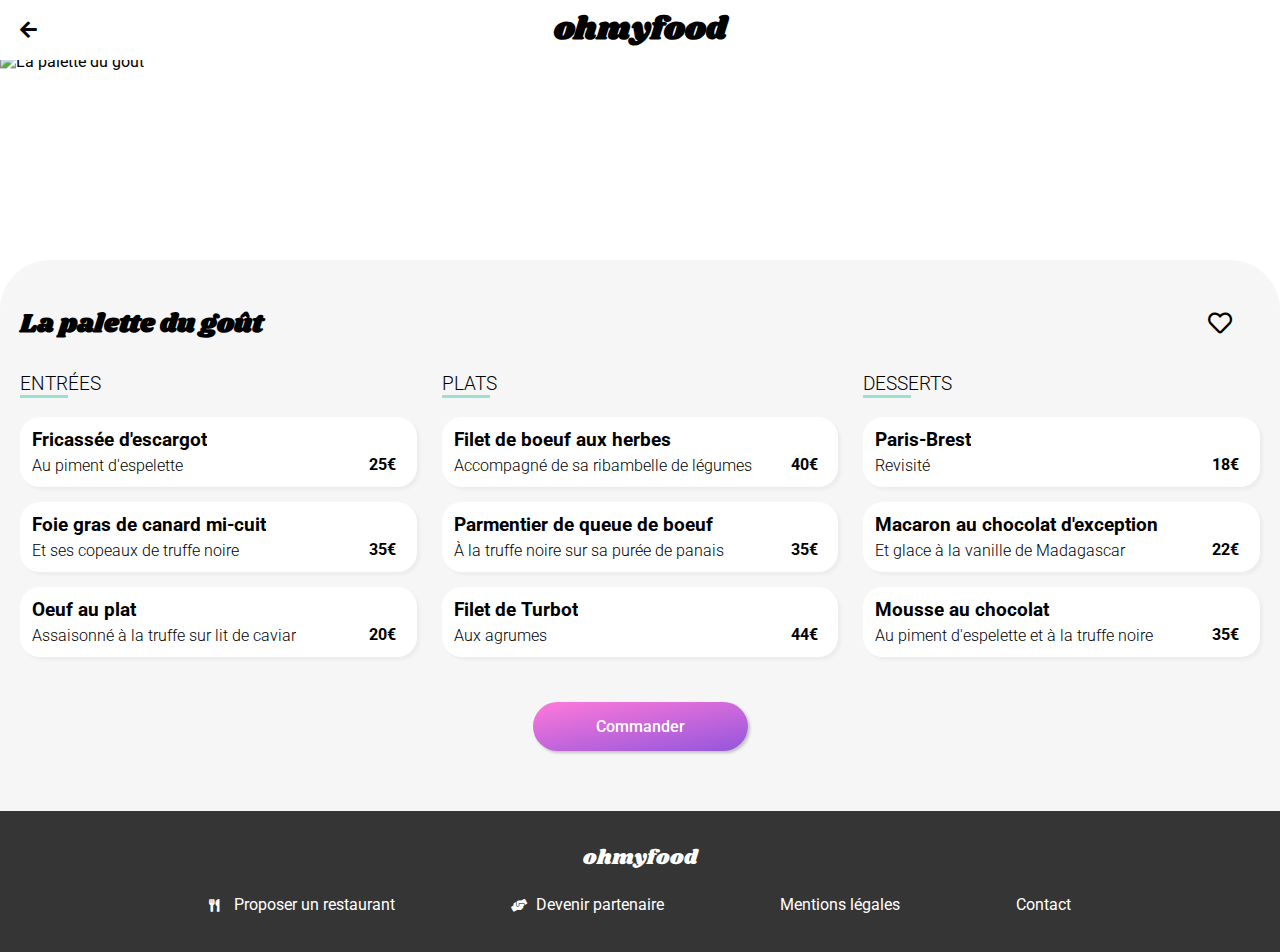
==== commit 78f1b56b: "nettoyage" ====
--- a/public/lapalettedugout.html
+++ b/public/lapalettedugout.html
@@ -3,9 +3,7 @@
     <head>
         <meta charset="utf-8" />
         <meta name="viewport" content="width=device-width, initial-scale=1">
-      
         <link rel="stylesheet" href="./css/style.css"/> 
-        
         <title>La palette du goût</title> 
     </head>
 
@@ -26,15 +24,16 @@
             <div class="page__restaurant">
                 <section class="name">
                     <h2 class="name__title">La palette du goût</h2>
-                    <div class="menu__heart">
+                    <div class="heart">
                         <a href="#">
-                            <i class="fas fa-heart menu__icon-solid menu__icon-solid--flyover"></i>
-                            <i class="far fa-heart menu__icon"></i>
+                            <i class="fas fa-heart heart__icon-solid heart__icon-solid--flyover"></i>
+                            <i class="far fa-heart heart__icon"></i>
                         </a>
                     </div>
                 </section>
 
-                <section class="elements">
+                <section class="page__elements">
+                    
                     <div class="type"> 
                         <p class="type__title">ENTRÉES</p>  
                         
@@ -89,9 +88,7 @@
                             </div>
                         </div> 
                     </div>
-                </section>
-
-                <section class="elements">
+                
                     <div class="type"> 
                         <p class="type__title">PLATS</p>  
                         
@@ -146,9 +143,7 @@
                             </div>
                         </div> 
                     </div>
-                </section>
-
-                <section class="elements">
+                
                     <div class="type"> 
                         <p class="type__title">DESSERTS</p>  
                         
@@ -203,11 +198,12 @@
                             </div>
                         </div> 
                     </div>
+                    
                 </section>
 
                 <div class="page__button">
                     <a href="#">
-                        <div class="presentation__gradient">Commander</div>                    
+                        <div class="gradient">Commander</div>                    
                     </a>
                 </div>
             </div>
--- a/public/css/style.css
+++ b/public/css/style.css
@@ -1,6 +1,7 @@
 @import "./vendors/normalize.css";
 @import url("https://fonts.googleapis.com/css2?family=Shrikhand&display=swap");
 @import url("https://fonts.googleapis.com/css2?family=Roboto:wght@500&display=swap");
+@import url("https://fonts.googleapis.com/css2?family=Roboto:wght@400&display=swap");
 @import url("https://fonts.googleapis.com/css2?family=Roboto:wght@300&display=swap");
 @import url("https://cdnjs.cloudflare.com/ajax/libs/font-awesome/5.15.4/css/all.min.css");
 body {
@@ -11,11 +12,6 @@
 main {
   margin: 0px auto;
 }
-@media (max-width: 599px) {
-  main {
-    max-width: 100%;
-  }
-}
 
 a {
   color: black;
@@ -27,23 +23,24 @@
 }
 
 .header {
-  position: relative;
-  margin: -22px 0px;
+  background-color: white;
 }
 .header__icon {
-  font-size: 120%;
+  font-size: clamp(0.5rem, 11vw, 1.2rem);
   position: absolute;
   left: 20px;
   top: 20px;
 }
 .header__title {
-  line-height: 200%;
+  margin: 0px;
+  padding: 0.4rem;
   font-family: Shrikhand, Arial, Helvetica, sans-serif;
+  font-size: clamp(0.5rem, 11vw, 2rem);
   text-align: center;
 }
 
 .footer {
-  padding: 15px 20px 30px;
+  padding: 15px 24px 30px;
   background-color: #353535;
   color: white;
 }
@@ -54,7 +51,7 @@
   font-weight: lighter;
   margin-bottom: 22px;
 }
-@media (max-width: 599px) {
+@media screen and (max-width: 768px) {
   .footer__title {
     text-align: start;
   }
@@ -67,12 +64,20 @@
   -webkit-box-direction: normal;
       -ms-flex-direction: row;
           flex-direction: row;
-  -ms-flex-pack: distribute;
-      justify-content: space-around;
+  -webkit-box-pack: justify;
+      -ms-flex-pack: justify;
+          justify-content: space-between;
+  margin: 0px 15%;
+  padding: 0px;
   list-style-type: none;
   padding-left: 0px;
 }
-@media (max-width: 599px) {
+@media screen and (max-width: 1024px) {
+  .footer__list {
+    margin: 0px;
+  }
+}
+@media screen and (max-width: 768px) {
   .footer__list {
     -webkit-box-orient: vertical;
     -webkit-box-direction: normal;
@@ -100,8 +105,8 @@
           justify-content: center;
   position: relative;
   z-index: 1;
-  -webkit-animation: loader ease-in-out 2500ms 250ms forwards;
-          animation: loader ease-in-out 2500ms 250ms forwards;
+  -webkit-animation: loader ease-in-out 3000ms 300ms forwards;
+          animation: loader ease-in-out 3000ms 300ms forwards;
 }
 .loader__background {
   width: 100%;
@@ -117,37 +122,51 @@
   -webkit-box-align: center;
       -ms-flex-align: center;
           align-items: center;
-  -webkit-animation: back ease-in-out 2500ms 250ms forwards;
-          animation: back ease-in-out 2500ms 250ms forwards;
+  -webkit-animation: back ease-in-out 3000ms 300ms forwards;
+          animation: back ease-in-out 3000ms 300ms forwards;
 }
 .loader__disk {
-  display: -webkit-box;
-  display: -ms-flexbox;
-  display: flex;
-  -webkit-box-pack: center;
-      -ms-flex-pack: center;
-          justify-content: center;
-  -webkit-box-align: center;
-      -ms-flex-align: center;
-          align-items: center;
-  top: 17%;
+  top: 17vh;
   width: 270px;
   height: 270px;
   position: fixed;
   border: #99E2D0 solid 12px;
   border-radius: 50%;
   background-image: linear-gradient(30deg, #FF79DA, #9356DC);
-  -webkit-animation: disk ease-in-out 2500ms 250ms both;
-          animation: disk ease-in-out 2500ms 250ms both;
-}
-.loader__disk__title {
+  -webkit-animation: disk ease-in-out 3000ms 300ms both;
+          animation: disk ease-in-out 3000ms 300ms both;
+}
+.loader__disk2 {
+  top: 17vh;
+  width: 270px;
+  height: 270px;
+  position: fixed;
+  opacity: 1;
+  border: #99E2D0 solid 12px;
+  border-radius: 50%;
+  -webkit-animation: disk2 ease-in-out 3000ms 300ms both;
+          animation: disk2 ease-in-out 3000ms 300ms both;
+}
+.loader__title {
+  margin-top: 110px;
   font-family: Shrikhand, Arial, Helvetica, sans-serif;
   font-size: 2rem;
   text-align: center;
-  vertical-align: baseline;
   color: white;
   text-shadow: 2px 2px 2px #353535;
 }
+.loader__icon {
+  position: absolute;
+  left: -20px;
+  color: white;
+  border: solid #99E2D0 5px;
+  background-image: linear-gradient(30deg, #FF79DA, #9356DC);
+  border-radius: 20px;
+  padding: 0.8rem;
+  font-size: 4rem;
+  -webkit-animation: iconshake ease-in-out 3000ms 300ms both;
+          animation: iconshake ease-in-out 3000ms 300ms both;
+}
 
 @-webkit-keyframes loader {
   0% {
@@ -179,7 +198,7 @@
   50% {
     opacity: 1;
   }
-  75% {
+  78% {
     opacity: 1;
   }
   99% {
@@ -196,7 +215,7 @@
   50% {
     opacity: 1;
   }
-  75% {
+  78% {
     opacity: 1;
   }
   99% {
@@ -217,7 +236,7 @@
     -webkit-transform: scale(1) rotate(360deg);
             transform: scale(1) rotate(360deg);
   }
-  87% {
+  80% {
     opacity: 0;
     -webkit-transform: scale(1) rotate(360deg);
             transform: scale(1) rotate(360deg);
@@ -239,7 +258,7 @@
     -webkit-transform: scale(1) rotate(360deg);
             transform: scale(1) rotate(360deg);
   }
-  87% {
+  80% {
     opacity: 0;
     -webkit-transform: scale(1) rotate(360deg);
             transform: scale(1) rotate(360deg);
@@ -250,10 +269,126 @@
             transform: rotate(360deg);
   }
 }
-.presentation__gradient {
+@-webkit-keyframes disk2 {
+  0% {
+    opacity: 1;
+    -webkit-transform: scale(0) rotate(-0.5turn);
+            transform: scale(0) rotate(-0.5turn);
+  }
+  60% {
+    opacity: 1;
+    -webkit-transform: scale(1) rotate(-1.5turn);
+            transform: scale(1) rotate(-1.5turn);
+  }
+  80% {
+    opacity: 0;
+    -webkit-transform: scale(1) rotate(-1.5turn);
+            transform: scale(1) rotate(-1.5turn);
+  }
+  100% {
+    opacity: 0;
+    -webkit-transform: rotate(-1.6turn);
+            transform: rotate(-1.6turn);
+  }
+}
+@keyframes disk2 {
+  0% {
+    opacity: 1;
+    -webkit-transform: scale(0) rotate(-0.5turn);
+            transform: scale(0) rotate(-0.5turn);
+  }
+  60% {
+    opacity: 1;
+    -webkit-transform: scale(1) rotate(-1.5turn);
+            transform: scale(1) rotate(-1.5turn);
+  }
+  80% {
+    opacity: 0;
+    -webkit-transform: scale(1) rotate(-1.5turn);
+            transform: scale(1) rotate(-1.5turn);
+  }
+  100% {
+    opacity: 0;
+    -webkit-transform: rotate(-1.6turn);
+            transform: rotate(-1.6turn);
+  }
+}
+@-webkit-keyframes iconshake {
+  0% {
+    -webkit-transform: scale(0) rotate(0deg);
+            transform: scale(0) rotate(0deg);
+  }
+  50% {
+    -webkit-transform: scale(1) rotate(-172deg);
+            transform: scale(1) rotate(-172deg);
+  }
+  56% {
+    -webkit-transform: scale(1) rotate(-188deg);
+            transform: scale(1) rotate(-188deg);
+  }
+  62% {
+    -webkit-transform: scale(1) rotate(-172deg);
+            transform: scale(1) rotate(-172deg);
+  }
+  68% {
+    -webkit-transform: scale(1) rotate(-188deg);
+            transform: scale(1) rotate(-188deg);
+  }
+  74% {
+    -webkit-transform: scale(1) rotate(-180deg);
+            transform: scale(1) rotate(-180deg);
+    opacity: 1;
+  }
+  80% {
+    opacity: 0;
+    -webkit-transform: scale(1) rotate(-180deg);
+            transform: scale(1) rotate(-180deg);
+  }
+  100% {
+    opacity: 0;
+  }
+}
+@keyframes iconshake {
+  0% {
+    -webkit-transform: scale(0) rotate(0deg);
+            transform: scale(0) rotate(0deg);
+  }
+  50% {
+    -webkit-transform: scale(1) rotate(-172deg);
+            transform: scale(1) rotate(-172deg);
+  }
+  56% {
+    -webkit-transform: scale(1) rotate(-188deg);
+            transform: scale(1) rotate(-188deg);
+  }
+  62% {
+    -webkit-transform: scale(1) rotate(-172deg);
+            transform: scale(1) rotate(-172deg);
+  }
+  68% {
+    -webkit-transform: scale(1) rotate(-188deg);
+            transform: scale(1) rotate(-188deg);
+  }
+  74% {
+    -webkit-transform: scale(1) rotate(-180deg);
+            transform: scale(1) rotate(-180deg);
+    opacity: 1;
+  }
+  80% {
+    opacity: 0;
+    -webkit-transform: scale(1) rotate(-180deg);
+            transform: scale(1) rotate(-180deg);
+  }
+  100% {
+    opacity: 0;
+  }
+}
+.gradient {
   padding: 15px;
+  margin: 0px auto;
   width: 185px;
   color: white;
+  font-weight: 500;
   border-radius: 30px;
   background: linear-gradient(170deg, #FF79DA, #9356DC);
   -webkit-box-shadow: 2px 2px 3px #c2c2c2;
@@ -263,7 +398,7 @@
   -webkit-transition: all 400ms;
   transition: all 400ms;
 }
-.presentation__gradient:hover {
+.gradient:hover {
   -webkit-transform: scale(1.01);
           transform: scale(1.01);
   background: linear-gradient(170deg, #ff8de0, #9e67e0);
@@ -271,61 +406,21 @@
           box-shadow: -1px -1px 6px #808080, 2px 2px 3px #808080;
 }
 
-.functioning__button {
-  display: -webkit-box;
-  display: -ms-flexbox;
-  display: flex;
-  -webkit-box-align: center;
-      -ms-flex-align: center;
-          align-items: center;
-  width: 305px;
-  margin: 0px auto 30px;
-  padding: 20px 0px;
-  border-radius: 20px;
-  background-color: #f6f6f6;
-  -webkit-box-shadow: -1px -1px 15px #eaeaea, 2px 2px 3px #eaeaea;
-          box-shadow: -1px -1px 15px #eaeaea, 2px 2px 3px #eaeaea;
-  -webkit-transform: scale(1);
-          transform: scale(1);
-  -webkit-transition: -webkit-transform 400ms;
-  transition: -webkit-transform 400ms;
-  transition: transform 400ms;
-  transition: transform 400ms, -webkit-transform 400ms;
-}
-.functioning__button:hover {
-  background-color: #f4ebff;
-  -webkit-transform: scale(1.05);
-          transform: scale(1.05);
-}
-.functioning__button:hover .functioning__icon--color {
-  color: #9356DC;
-}
-.functioning__round {
+.heart {
   position: relative;
-  left: -15px;
-  font-size: 90%;
-  width: 25px;
-  height: 25px;
-  border-radius: 100%;
-  text-align: center;
-  line-height: 25px;
-  color: white;
-  background-color: #9356DC;
-  margin-right: 15px;
-}
-.functioning__icon {
-  margin-right: 30px;
-  color: #808080;
-}
-
-.menu__heart:hover .menu__icon-solid--flyover {
+  height: -webkit-fit-content;
+  height: -moz-fit-content;
+  height: fit-content;
+  cursor: pointer;
+}
+.heart:hover .heart__icon-solid--flyover {
   -webkit-transform: scale(0.84);
           transform: scale(0.84);
 }
-.menu__icon-solid {
+.heart__icon-solid {
   z-index: 1;
   position: absolute;
-  left: 0px;
+  right: 0px;
   bottom: 3px;
   font-size: 1.5rem;
   -webkit-background-clip: text;
@@ -341,11 +436,16 @@
   transition: transform ease-in-out 700ms;
   transition: transform ease-in-out 700ms, -webkit-transform ease-in-out 700ms;
 }
-.menu__icon {
+.heart__icon {
   z-index: 2;
   font-size: 1.5rem;
 }
 
+.banner {
+  background-color: #eaeaea;
+  -webkit-box-shadow: inset 0px 3px 3px #c2c2c2;
+          box-shadow: inset 0px 3px 3px #c2c2c2;
+}
 .banner__place {
   display: -webkit-box;
   display: -ms-flexbox;
@@ -360,21 +460,21 @@
   -webkit-box-align: center;
       -ms-flex-align: center;
           align-items: center;
+  width: 200px;
   margin: 0px auto;
   padding: 18px 0px;
-  background-color: #eaeaea;
-  -webkit-box-shadow: inset 0px 3px 3px #c2c2c2;
-          box-shadow: inset 0px 3px 3px #c2c2c2;
 }
 .banner__icon {
   margin-right: 10px;
+  margin-bottom: 4px;
   color: #353535;
 }
 
 #search {
   color: #353535;
-  border: #eaeaea solid 1px;
   background-color: #eaeaea;
+  border: solid #eaeaea 0px;
+  border-radius: 20px;
   font-size: 1rem;
   font-weight: 600;
 }
@@ -382,19 +482,53 @@
 input:focus {
   outline: none;
   border-radius: 20px;
-  background-color: #c2c2c2;
+  background-color: #f6f6f6;
+}
+
+input::-webkit-input-placeholder {
+  outline: none;
+  border-radius: 20px;
+  background-color: #eaeaea;
+}
+
+input::-moz-placeholder {
+  outline: none;
+  border-radius: 20px;
+  background-color: #eaeaea;
+}
+
+input:-ms-input-placeholder {
+  outline: none;
+  border-radius: 20px;
+  background-color: #eaeaea;
+}
+
+input::-ms-input-placeholder {
+  outline: none;
+  border-radius: 20px;
+  background-color: #eaeaea;
+}
+
+input::placeholder {
+  outline: none;
+  border-radius: 20px;
+  background-color: #eaeaea;
 }
 
 ::-webkit-input-placeholder {
   /* WebKit, Blink, Edge */
   color: #353535;
-  background-color: #eaeaea;
+  opacity: 1;
+  border-radius: 20px;
+  padding-left: 4px;
+  background-color: #f6f6f6;
 }
 
 ::-moz-placeholder {
   /* Mozilla */
   color: #353535;
   opacity: 1;
+  border-radius: 20px;
   background-color: #eaeaea;
 }
 
@@ -417,7 +551,7 @@
   margin-bottom: 0px;
   background-color: #f6f6f6;
 }
-@media screen and (max-width: 599px) {
+@media screen and (max-width: 768px) {
   .presentation__title {
     padding: 0px 70px;
   }
@@ -426,37 +560,122 @@
   margin: -6px auto -4px;
   font-weight: 300;
 }
-@media screen and (max-width: 599px) {
+@media screen and (max-width: 768px) {
   .presentation__paragraph {
     padding: 0px 20px;
   }
 }
-.presentation__gradient {
+
+.gradient {
   margin: 40px auto;
 }
 
 .functioning {
-  margin: 0px auto 70px;
-  padding: 0px 20px;
+  margin: 50px 0px 70px;
+  padding: 0px 24px;
+}
+.functioning__threebuttons {
+  display: -webkit-box;
+  display: -ms-flexbox;
+  display: flex;
+  -webkit-box-pack: justify;
+      -ms-flex-pack: justify;
+          justify-content: space-between;
+  -webkit-box-sizing: border-box;
+          box-sizing: border-box;
+}
+@media screen and (max-width: 1024px) {
+  .functioning__threebuttons {
+    -webkit-box-orient: vertical;
+    -webkit-box-direction: normal;
+        -ms-flex-direction: column;
+            flex-direction: column;
+  }
+}
+.functioning__button {
+  cursor: pointer;
+  display: -webkit-box;
+  display: -ms-flexbox;
+  display: flex;
+  -webkit-box-flex: 30%;
+      -ms-flex: 30%;
+          flex: 30%;
+  max-width: 30%;
+  -webkit-box-align: center;
+      -ms-flex-align: center;
+          align-items: center;
+  margin: 0px auto 30px;
+  padding: 10px 0px;
+  border-radius: 20px;
+  background-color: #f6f6f6;
+  -webkit-box-shadow: -1px -1px 18px #eaeaea, 2px 2px 3px #eaeaea;
+          box-shadow: -1px -1px 18px #eaeaea, 2px 2px 3px #eaeaea;
+  -webkit-transform: scale(1);
+          transform: scale(1);
+  -webkit-transition: -webkit-transform 400ms;
+  transition: -webkit-transform 400ms;
+  transition: transform 400ms;
+  transition: transform 400ms, -webkit-transform 400ms;
+}
+@media screen and (max-width: 1024px) {
+  .functioning__button {
+    width: 50%;
+    max-width: 50%;
+    padding: 10px 0px 10px 0px;
+  }
+}
+@media screen and (max-width: 768px) {
+  .functioning__button {
+    width: 100%;
+    max-width: 100%;
+    padding: 10px 0px 10px 0px;
+  }
+}
+.functioning__button:hover {
+  background-color: #f4ebff;
+  -webkit-transform: scale(1.02);
+          transform: scale(1.02);
+  -webkit-box-shadow: -3px -3px 6px #eaeaea, 4px 4px 6px #eaeaea;
+          box-shadow: -3px -3px 6px #eaeaea, 4px 4px 6px #eaeaea;
+}
+.functioning__button:hover .functioning__icon--color {
+  color: #9356DC;
 }
 .functioning__title {
   text-align: center;
   margin-bottom: 40px;
 }
-@media screen and (max-width: 599px) {
+@media screen and (max-width: 768px) {
   .functioning__title {
     text-align: start;
   }
 }
+.functioning__round {
+  position: relative;
+  left: -12px;
+  font-size: 90%;
+  width: 24px;
+  height: 24px;
+  border-radius: 100%;
+  text-align: center;
+  line-height: 25px;
+  color: white;
+  background-color: #9356DC;
+  margin-right: 15px;
+}
+.functioning__icon {
+  width: 40px;
+  color: #808080;
+}
 
 .list-menus {
   background-color: #f6f6f6;
-  padding: 30px 20px 40px;
+  padding: 30px 24px 40px;
 }
 .list-menus__title {
   text-align: center;
 }
-@media screen and (max-width: 599px) {
+@media screen and (max-width: 768px) {
   .list-menus__title {
     text-align: start;
   }
@@ -477,10 +696,10 @@
 }
 
 .menu {
-  -webkit-box-flex: 23%;
-      -ms-flex: 23%;
-          flex: 23%;
-  max-width: 23%;
+  -webkit-box-flex: 24%;
+      -ms-flex: 24%;
+          flex: 24%;
+  max-width: 24%;
   position: relative;
   margin-bottom: 20px;
   border-radius: 20px;
@@ -488,23 +707,26 @@
           box-shadow: 3px 3px 3px #eaeaea;
   overflow: hidden;
 }
-@media screen and (max-width: 1200px) {
+@media screen and (max-width: 1024px) {
   .menu {
     text-align: start;
     -webkit-box-orient: horizontal;
     -webkit-box-direction: normal;
         -ms-flex-direction: row;
             flex-direction: row;
-    -webkit-box-flex: 48%;
-        -ms-flex: 48%;
-            flex: 48%;
-    max-width: 48%;
-  }
-}
-@media screen and (max-width: 599px) {
+    -webkit-box-flex: 49%;
+        -ms-flex: 49%;
+            flex: 49%;
+    max-width: 49%;
+  }
+}
+@media screen and (max-width: 768px) {
   .menu {
     min-width: 100%;
   }
+}
+.menu:hover {
+  color: #9356DC;
 }
 .menu__image {
   position: relative;
@@ -514,10 +736,11 @@
 .menu__image img {
   position: absolute;
   bottom: 0px;
-  max-width: 100%;
-}
-.menu:nth-child(2) img {
-  bottom: -98px;
+  max-width: 115%;
+  top: 50%;
+  left: 50%;
+  -webkit-transform: translate(-50%, -50%);
+          transform: translate(-50%, -50%);
 }
 .menu__new {
   position: absolute;
@@ -529,21 +752,23 @@
   background-color: #99E2D0;
   color: #008564;
 }
-.menu__text {
-  padding: 16px 0px 16px 10px;
+.menu__textheart {
+  display: -webkit-box;
+  display: -ms-flexbox;
+  display: flex;
+  -webkit-box-pack: justify;
+      -ms-flex-pack: justify;
+          justify-content: space-between;
+  padding: 16px 30px 16px 10px;
   background-color: white;
 }
 .menu__title {
   margin: 0px auto;
+  font-weight: bolder;
 }
 .menu__paragraph {
-  font-weight: lighter;
+  font-weight: 400;
   margin: 2px auto 0px;
-}
-.menu__heart {
-  position: absolute;
-  right: 25px;
-  bottom: 30px;
 }
 .menu:nth-child(n+3):nth-child(-n+4) .menu__new {
   display: none;
@@ -557,15 +782,37 @@
   -webkit-box-direction: normal;
       -ms-flex-direction: column;
           flex-direction: column;
-  max-width: 600px;
 }
 .page__image {
-  height: 200px;
+  -webkit-box-sizing: border-box;
+          box-sizing: border-box;
+  z-index: -1;
+  margin-bottom: -50px;
+  overflow: hidden;
+  height: 250px;
 }
 .page__image img {
-  max-width: 100%;
+  max-width: 105%;
+  -webkit-transform: translateY(-40%);
+          transform: translateY(-40%);
+}
+@media screen and (max-width: 768px) {
+  .page__image img {
+    -webkit-transform: translateY(0%);
+            transform: translateY(0%);
+    -o-object-fit: cover;
+       object-fit: cover;
+    width: auto;
+  }
+}
+@media screen and (max-width: 352px) {
+  .page__image img {
+    height: 250px;
+    width: 100%;
+  }
 }
 .page__restaurant {
+  position: relative;
   display: -webkit-box;
   display: -ms-flexbox;
   display: flex;
@@ -573,38 +820,98 @@
   -webkit-box-direction: normal;
       -ms-flex-direction: column;
           flex-direction: column;
+  padding-top: 30px;
+  z-index: 3;
   border-radius: 50px 50px 0px 0px;
   background-color: #f6f6f6;
 }
-.page__button {
-  text-align: center;
-  margin: 35px auto 70px;
-}
-
-.name {
-  display: -webkit-box;
-  display: -ms-flexbox;
-  display: flex;
+.page__elements {
+  display: -webkit-box;
+  display: -ms-flexbox;
+  display: flex;
+  -webkit-box-orient: horizontal;
+  -webkit-box-direction: normal;
+      -ms-flex-direction: row;
+          flex-direction: row;
   -webkit-box-pack: justify;
       -ms-flex-pack: justify;
           justify-content: space-between;
-  position: relative;
-  margin: 15px 20px 0px 20px;
+  margin: 0px;
+  padding: 0px 20px;
+}
+@media screen and (max-width: 1024px) {
+  .page__elements {
+    -ms-flex-wrap: wrap;
+        flex-wrap: wrap;
+  }
+}
+@media screen and (max-width: 768px) {
+  .page__elements {
+    -webkit-box-orient: vertical;
+    -webkit-box-direction: normal;
+        -ms-flex-direction: column;
+            flex-direction: column;
+  }
+}
+.page__button {
+  text-align: center;
+  margin: -10px auto 20px;
+}
+
+.name {
+  display: -webkit-box;
+  display: -ms-flexbox;
+  display: flex;
+  -webkit-box-pack: justify;
+      -ms-flex-pack: justify;
+          justify-content: space-between;
+  -webkit-box-align: center;
+      -ms-flex-align: center;
+          align-items: center;
+  -webkit-box-sizing: border-box;
+          box-sizing: border-box;
+  padding: 15px 48px 0px 20px;
 }
 .name__title {
+  -webkit-box-flex: 0;
+      -ms-flex-positive: 0;
+          flex-grow: 0;
   font-family: Shrikhand, Arial, Helvetica, sans-serif;
-}
-.name__title {
-  font-size: 1.65rem;
-}
-.name__heart {
-  position: absolute;
-  right: 24px;
-  top: 26px;
+  font-size: clamp(1rem, 7vw, 1.65rem);
+  margin: 0px;
 }
 
 .type {
-  margin: 20px 20px 20px 20px;
+  display: -webkit-box;
+  display: -ms-flexbox;
+  display: flex;
+  -webkit-box-orient: vertical;
+  -webkit-box-direction: normal;
+      -ms-flex-direction: column;
+          flex-direction: column;
+  -webkit-box-flex: 32%;
+      -ms-flex: 32%;
+          flex: 32%;
+  max-width: 32%;
+  -webkit-box-sizing: border-box;
+          box-sizing: border-box;
+  margin: 10px 0px 0px 0px;
+}
+@media screen and (max-width: 1024px) {
+  .type {
+    -webkit-box-flex: 49%;
+        -ms-flex: 49%;
+            flex: 49%;
+    max-width: 49%;
+  }
+}
+@media screen and (max-width: 768px) {
+  .type {
+    -webkit-box-flex: 100%;
+        -ms-flex: 100%;
+            flex: 100%;
+    max-width: 100%;
+  }
 }
 .type__title {
   font-size: 120%;
@@ -650,20 +957,20 @@
           animation: animation-choice ease-in-out 800ms backwards;
 }
 .choice__load--1 {
-  -webkit-animation-delay: 250ms;
-          animation-delay: 250ms;
+  -webkit-animation-delay: 300ms;
+          animation-delay: 300ms;
 }
 .choice__load--2 {
-  -webkit-animation-delay: 500ms;
-          animation-delay: 500ms;
+  -webkit-animation-delay: 600ms;
+          animation-delay: 600ms;
 }
 .choice__load--3 {
-  -webkit-animation-delay: 750ms;
-          animation-delay: 750ms;
+  -webkit-animation-delay: 900ms;
+          animation-delay: 900ms;
 }
 .choice__load--4 {
-  -webkit-animation-delay: 1000ms;
-          animation-delay: 1000ms;
+  -webkit-animation-delay: 1200ms;
+          animation-delay: 1200ms;
 }
 .choice__container {
   display: -webkit-box;
@@ -718,14 +1025,14 @@
   display: flex;
 }
 .choice__price {
-  padding: 0px 20px;
   display: -webkit-box;
   display: -ms-flexbox;
   display: flex;
   -webkit-box-align: end;
       -ms-flex-align: end;
           align-items: flex-end;
-  padding: 1rem 1.5rem;
+  padding: 0.8rem 1.3rem;
+  font-weight: bold;
 }
 .choice__check {
   -webkit-box-sizing: border-box;
